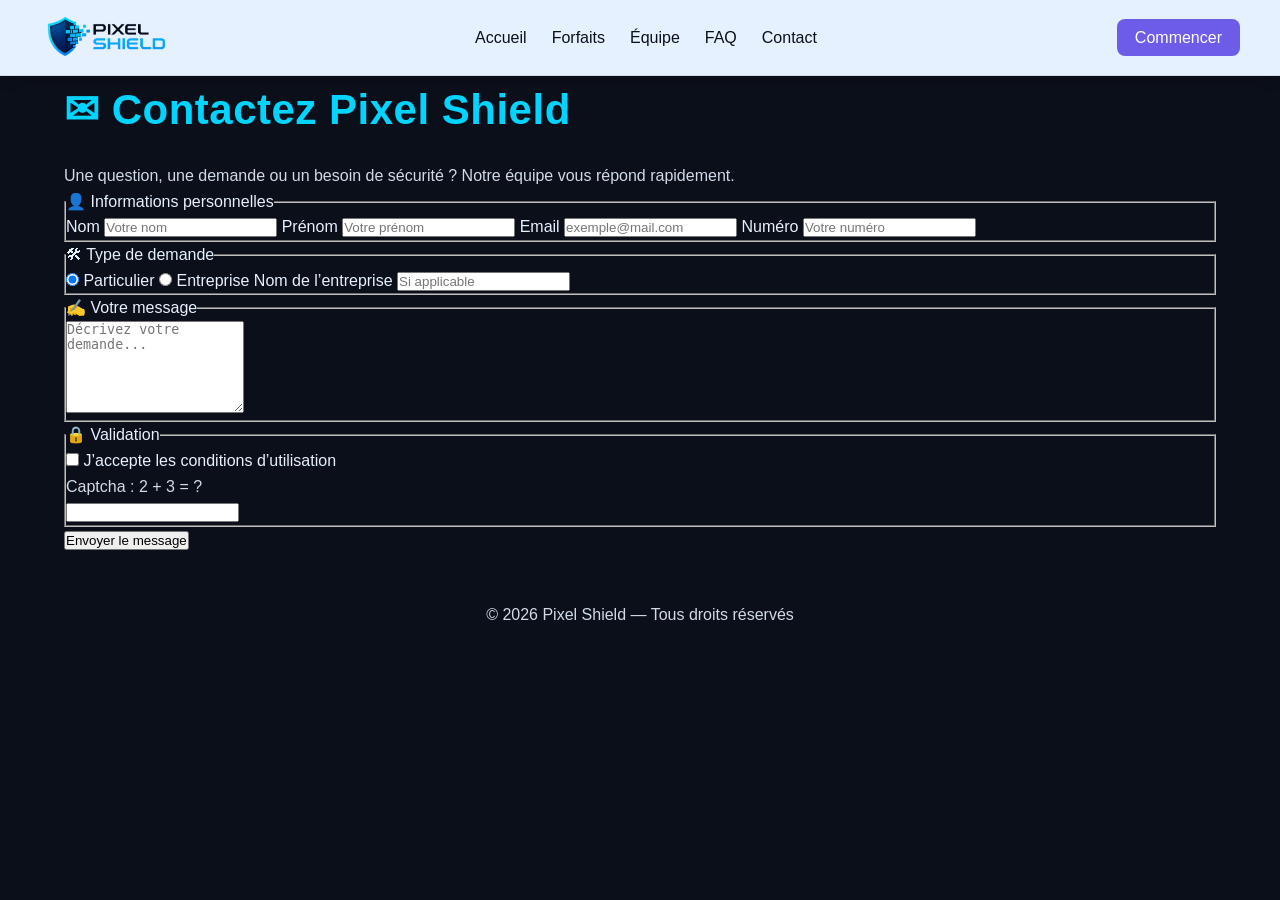
==== contact.html @ 7f24c9a9 "mise à jour" ====
<!DOCTYPE html>
<html lang="fr">

<head>
  <meta charset="UTF-8">
  <meta name="viewport" content="width=device-width, initial-scale=1.0">
  <title>Contact - Pixel Shield</title>
  <link rel="stylesheet" href="css/style.css">
</head>

<body>

<!-- HEADER -->
<header>
  <div class="logo">
    <a href="index.html">
      <img src="assets/logoAvecTitre.png">
    </a>
  </div>

  <nav>
    <ul>
      <li><a href="index.html">Accueil</a></li>
      <li><a href="forfaits.html">Forfaits</a></li>
      <li><a href="equipe.html">Équipe</a></li>
      <li><a href="faq.html">FAQ</a></li>
      <li><a href="contact.html">Contact</a></li>
    </ul>
  </nav>

  <div class="button-commencer">
    <a href="contact.html">Commencer</a>
  </div>
</header>

<!-- TITRE PAGE -->
<section class="contact-hero">
  <div class="container">
    <h1>&#9993; Contactez Pixel Shield</h1>
    <p>
      Une question, une demande ou un besoin de sécurité ?  
      Notre équipe vous répond rapidement.
    </p>
  </div>
</section>

<!-- FORMULAIRE -->
<section class="contact-form">

  <div class="container">

    <form action="#" method="post">

      <fieldset>
        <legend>&#128100; Informations personnelles</legend>

        <label for="nom">Nom</label>
        <input type="text" id="nom" name="nom" placeholder="Votre nom" required>

        <label for="prenom">Prénom</label>
        <input type="text" id="prenom" name="prenom" placeholder="Votre prénom">

        <label for="email">Email</label>
        <input type="email" id="email" name="email" placeholder="exemple@mail.com" required>

        <label for="tel">Numéro</label>
        <input type="tel" id="tel" name="tel" placeholder="Votre numéro">

      </fieldset>

      <fieldset>
        <legend>&#128736; Type de demande</legend>

        <label>
          <input type="radio" name="type" value="particulier" checked>
          Particulier
        </label>

        <label>
          <input type="radio" name="type" value="entreprise">
          Entreprise
        </label>

        <label for="entreprise">Nom de l’entreprise</label>
        <input type="text" id="entreprise" name="entreprise" placeholder="Si applicable">

      </fieldset>

      <fieldset>
        <legend>&#9997; Votre message</legend>

        <textarea name="message" rows="6" placeholder="Décrivez votre demande..." required></textarea>

      </fieldset>

      <fieldset>
        <legend>&#128274; Validation</legend>

        <label>
          <input type="checkbox" required>
          J’accepte les conditions d’utilisation
        </label>

        <p>Captcha : 2 + 3 = ?</p>
        <input type="number" name="captcha" required>

      </fieldset>

      <input type="submit" value="Envoyer le message">

    </form>

  </div>

</section>

<!-- FOOTER -->
<footer class="footer">

  <div class="container">

    <p>© 2026 Pixel Shield — Tous droits réservés</p>

  </div>

</footer>

</body>
</html>
---- css/style.css ----
/* =========================
   RESET GLOBAL
========================= */

* {
  margin: 0;
  padding: 0;
  box-sizing: border-box;
}

/* =========================
   BASE
========================= */

body {
  background-color: #0B0F1A;
  color: #E6F1FF;
  font-family: 'Rajdhani', sans-serif;
  line-height: 1.6;
  overflow-x: hidden;
}

.container {
  width: 90%;
  max-width: 1200px;
  margin: auto;
}

img {
  max-width: 100%;
  display: block;
}

/* =========================
   TYPOGRAPHIE
========================= */

h1, h2, h3 {
  color: #00D4FF;
  font-weight: 600;
  letter-spacing: 0.5px;
}

h1 {
  font-size: 42px;
  margin-bottom: 20px;
}

h2 {
  font-size: 28px;
  margin-bottom: 15px;
}

p {
  opacity: 0.9;
  line-height: 1.6;
}

/* =========================
   LINKS
========================= */

a {
  text-decoration: none;
  transition: 0.3s ease;
}

a:hover {
  opacity: 0.85;
}

/* =========================
   HEADER
========================= */

header {
  position: sticky;
  top: 0;
  width: 100% !important;
  background-color: #E6F1FF !important;

  display: flex;
  justify-content: space-between;
  align-items: center;

  padding: 15px 40px;
  z-index: 9999;

  box-shadow: 0 4px 12px rgba(0,0,0,0.15);
  border-bottom: 1px solid rgba(11, 15, 26, 0.1);
}

.logo img {
  height: 45px;
}

/* NAV */
nav ul {
  display: flex;
  list-style: none;
  gap: 25px;
}

nav a {
  color: #0B0F1A;
  font-weight: 500;
}

nav a:hover {
  color: #6C5CE7;
}

/* BUTTON HEADER */
.button-commencer a {
  background-color: #6C5CE7;
  color: white;
  padding: 10px 18px;
  border-radius: 8px;
}

/* =========================
   HERO
========================= */

.hero {
  padding: 80px 0;
}

.hero .container {
  display: flex;
  align-items: center;
  justify-content: space-between;
  gap: 50px;
}

.hero-content {
  flex: 1;
}

.hero-image {
  flex: 1;
  display: flex;
  justify-content: center;
}

.hero-image img {
  width: 100%;
  max-width: 420px;
  animation: float 4s ease-in-out infinite;
}

.hero-actions {
  display: flex;
  gap: 15px;
  margin-top: 20px;
}

/* FLOAT */
@keyframes float {
  0% { transform: translateY(0); }
  50% { transform: translateY(-10px); }
  100% { transform: translateY(0); }
}

/* =========================
   SECTION IMAGE + TEXTE (MODERNE)
========================= */

.section-flex {
  display: flex;
  align-items: center;
  justify-content: space-between;
  gap: 80px;
  padding: 90px 0;
}

/* texte compact */
.section-text {
  flex: 1;
  max-width: 520px;
}

.section-text h2 {
  margin-bottom: 20px;
}

.section-text p {
  margin-bottom: 12px;
  font-size: 16px;
  opacity: 0.85;
}

/* image plus petite */
.section-image {
  flex: 1;
  display: flex;
  justify-content: center;
  align-items: center;
}

.section-image img {
  width: 320px;
  max-width: 100%;
  height: auto;
  filter: drop-shadow(0 10px 20px rgba(0,0,0,0.4));
}

/* inversion layout */
.section-flex.reverse {
  flex-direction: row-reverse;
}

/* =========================
   FEATURES
========================= */

.solution-features {
  padding: 80px 0;
}

.feature {
  background-color: #12182B;
  padding: 20px;
  border-radius: 10px;
  margin-bottom: 15px;
}

/* =========================
   PRICING
========================= */

.pricing {
  padding: 100px 0;
  text-align: center;
}

.pricing-grid {
  display: flex;
  gap: 40px;
  justify-content: center;
}

.pricing-card {
  background-color: #12182B;
  padding: 30px;
  border-radius: 12px;
  width: 300px;

  display: flex;
  flex-direction: column;

  border: 2px solid transparent;
  transition: 0.3s;
}

.pricing-card:hover {
  transform: translateY(-12px);
  border-color: #00D4FF;
}

.pricing-card a {
  background-color: #6C5CE7;
  color: white;
  padding: 12px;
  border-radius: 8px;
  margin-top: auto;
}

/* OFFRE */
.offer {
  color: #00D4FF;
  font-weight: bold;
  margin-bottom: 10px;
}

/* ICONS */
.ok { color: #00D4FF; }
.no { color: #6C5CE7; opacity: 0.8; }

/* =========================
   FAQ
========================= */

.faq-item {
  background-color: #12182B;
  padding: 18px;
  margin-bottom: 10px;
  border-radius: 10px;
  border: 1px solid transparent;
  transition: 0.3s;
}

.faq-item:hover {
  transform: translateX(5px);
  border-color: #00D4FF;
}

.faq-item h3 {
  color: #00D4FF;
}

/* =========================
   CTA
========================= */

.cta {
  padding: 80px 0;
  text-align: center;
}

/* =========================
   FOOTER
========================= */

.footer {
  padding: 50px 0;
  text-align: center;
}

/* =========================
   RESPONSIVE
========================= */

@media (max-width: 768px) {

  .hero .container,
  .section-flex,
  .section-flex.reverse {
    flex-direction: column;
    text-align: center;
    gap: 40px;
  }

  .section-text {
    max-width: 100%;
  }

  .section-image img {
    width: 240px;
  }

  .pricing-grid {
    flex-direction: column;
    align-items: center;
  }
}
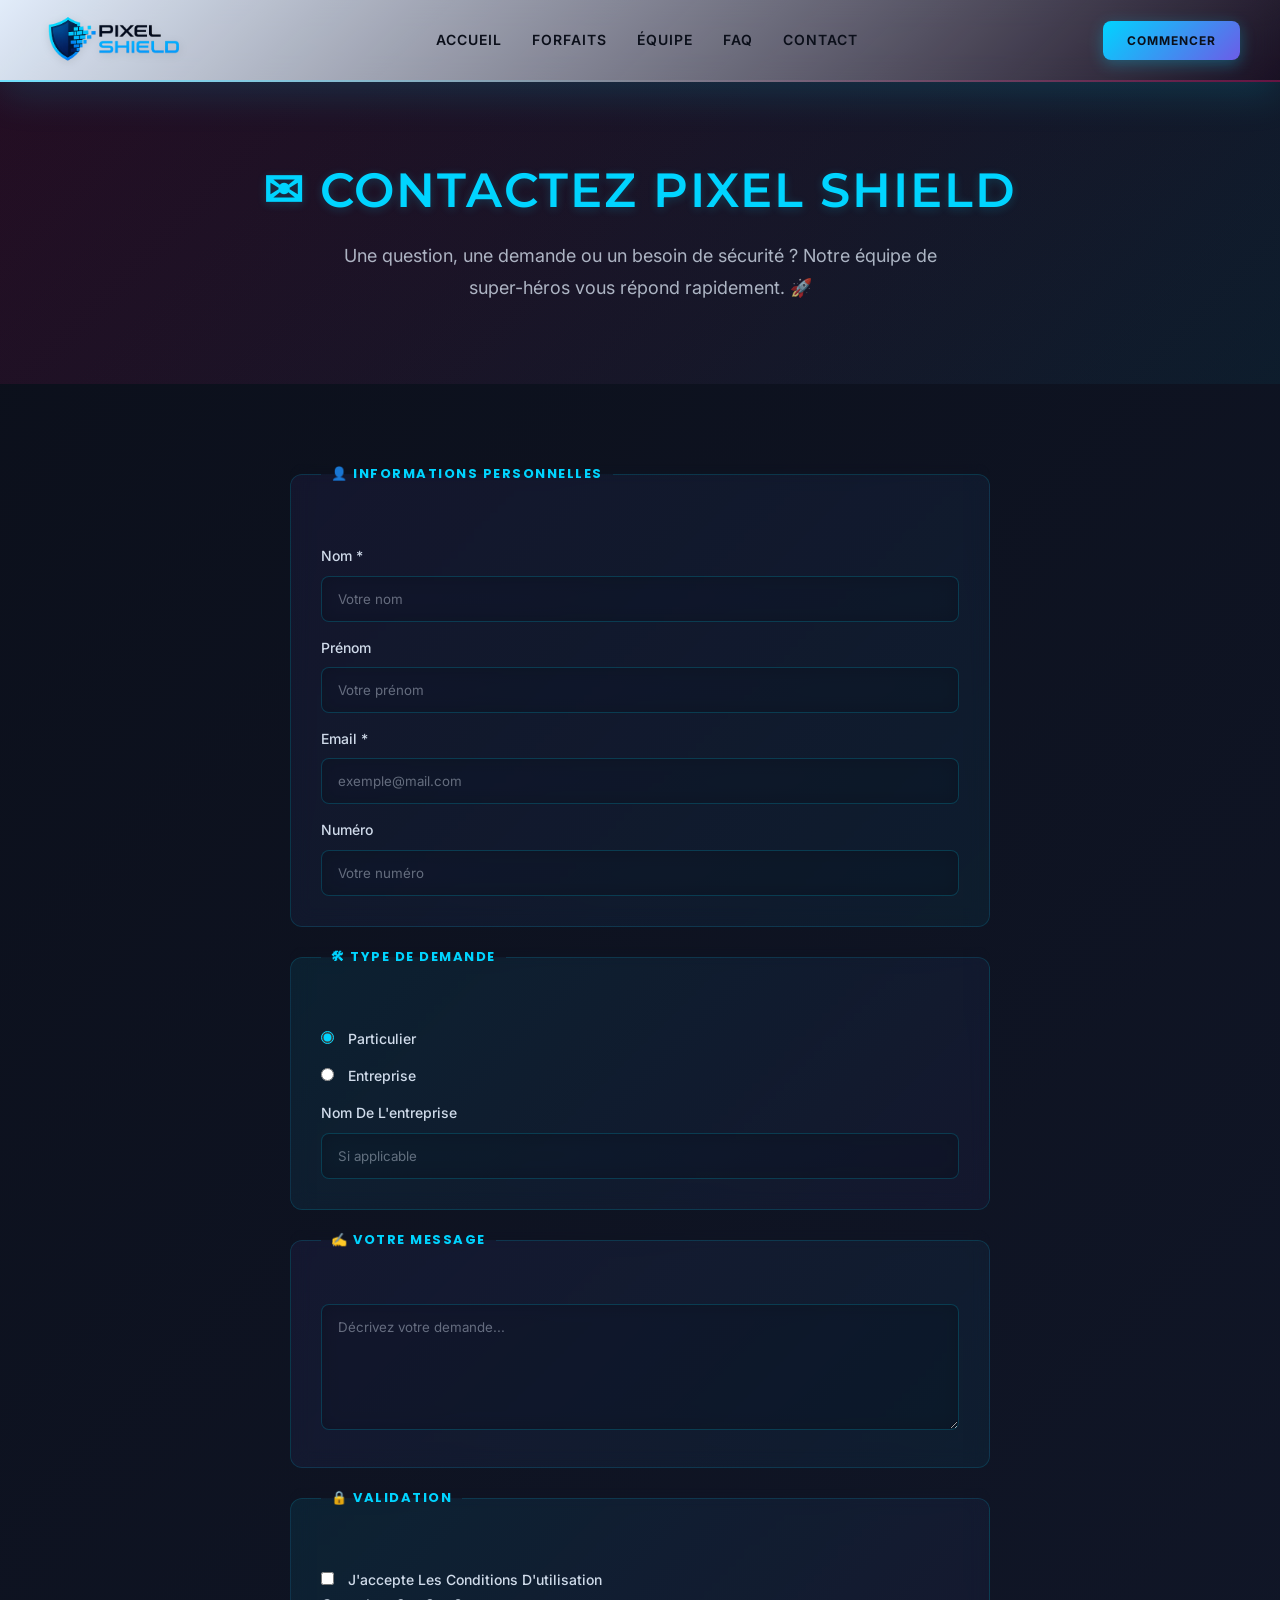
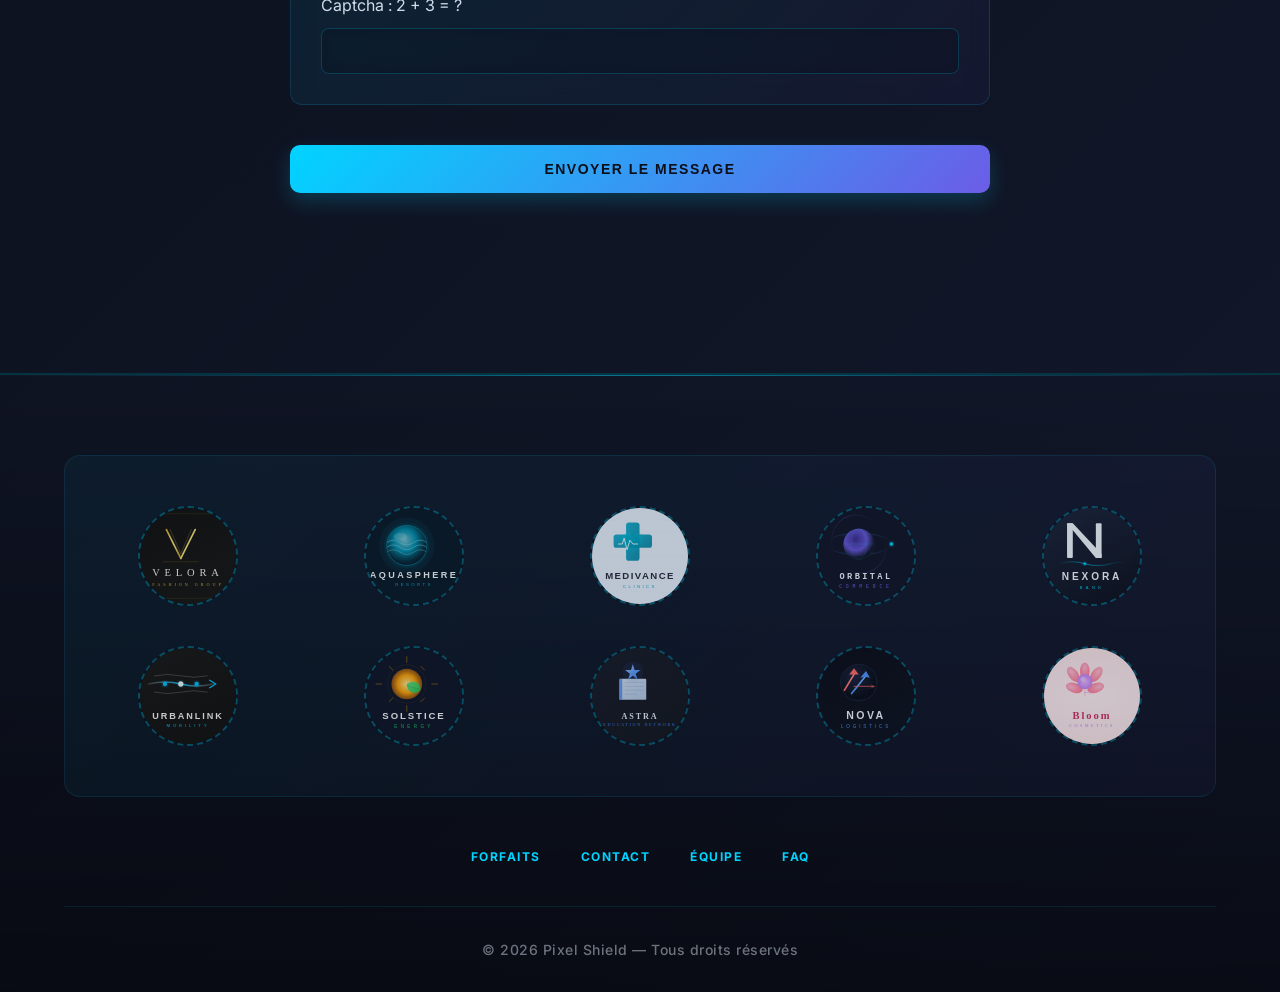
==== commit b0f246b9: "ver final" ====
--- a/contact.html
+++ b/contact.html
@@ -6,9 +6,10 @@
   <meta name="viewport" content="width=device-width, initial-scale=1.0">
   <title>Contact - Pixel Shield</title>
   <link rel="stylesheet" href="css/style.css">
+  <link href="https://fonts.googleapis.com/css2?family=Rajdhani:wght@400;500;600;700&family=Inter:wght@400;500;600;700&family=Roboto:wght@400;500;700&family=Poppins:wght@600;700&family=Montserrat:wght@600;700&display=swap" rel="stylesheet">
 </head>
 
-<body>
+<body class="contact-page">
 
 <!-- HEADER -->
 <header>
@@ -39,7 +40,7 @@
     <h1>&#9993; Contactez Pixel Shield</h1>
     <p>
       Une question, une demande ou un besoin de sécurité ?  
-      Notre équipe vous répond rapidement.
+      Notre équipe de super-héros vous répond rapidement. 🚀
     </p>
   </div>
 </section>
@@ -54,13 +55,13 @@
       <fieldset>
         <legend>&#128100; Informations personnelles</legend>
 
-        <label for="nom">Nom</label>
+        <label for="nom">Nom *</label>
         <input type="text" id="nom" name="nom" placeholder="Votre nom" required>
 
         <label for="prenom">Prénom</label>
         <input type="text" id="prenom" name="prenom" placeholder="Votre prénom">
 
-        <label for="email">Email</label>
+        <label for="email">Email *</label>
         <input type="email" id="email" name="email" placeholder="exemple@mail.com" required>
 
         <label for="tel">Numéro</label>
@@ -81,7 +82,7 @@
           Entreprise
         </label>
 
-        <label for="entreprise">Nom de l’entreprise</label>
+        <label for="entreprise">Nom de l'entreprise</label>
         <input type="text" id="entreprise" name="entreprise" placeholder="Si applicable">
 
       </fieldset>
@@ -98,7 +99,7 @@
 
         <label>
           <input type="checkbox" required>
-          J’accepte les conditions d’utilisation
+          J'accepte les conditions d'utilisation
         </label>
 
         <p>Captcha : 2 + 3 = ?</p>
@@ -119,8 +120,31 @@
 
   <div class="container">
 
-    <p>© 2026 Pixel Shield — Tous droits réservés</p>
+    <!-- CLIENTS SECTION -->
+    <div class="footer-clients">
+      <div class="client-slot"><img src="assets/01_velora_fashion_group.svg"></div>
+      <div class="client-slot"><img src="assets/02_aquasphere_resorts.svg"></div>
+      <div class="client-slot"><img src="assets/03_medivance_clinics.svg"></div>
+      <div class="client-slot"><img src="assets/04_orbital_commerce.svg"></div>
+      <div class="client-slot"><img src="assets/05_nexora_bank.svg"></div>
+      <div class="client-slot"><img src="assets/06_urbanlink_mobility.svg"></div>
+      <div class="client-slot"><img src="assets/07_solstice_energy.svg"></div>
+      <div class="client-slot"><img src="assets/09_astra_education_network.svg"></div>
+      <div class="client-slot"><img src="assets/10_nova_logistics.svg"></div>
+      <div class="client-slot"><img src="assets/11_bloom_cosmetics.svg"></div>
+     
+    </div>
 
+    <div class="footer-links">
+      <a href="forfaits.html">Forfaits</a>
+      <a href="contact.html">Contact</a>
+      <a href="equipe.html">Équipe</a>
+      <a href="faq.html">FAQ</a>
+    </div>
+
+    <div class="footer-bottom">
+      <p>© 2026 Pixel Shield — Tous droits réservés</p>
+    </div>
   </div>
 
 </footer>
--- a/css/style.css
+++ b/css/style.css
@@ -9,15 +9,34 @@
 }
 
 /* =========================
+   VARIABLES CSS
+========================= */
+
+:root {
+  --color-primary: #00D4FF;
+  --color-secondary: #6C5CE7;
+  --color-dark: #0B0F1A;
+  --color-light: #E6F1FF;
+  --color-card: #12182B;
+  --color-accent: #FF006E;
+  --color-success: #00D965;
+  
+  --gradient-main: linear-gradient(135deg, #00D4FF 0%, #6C5CE7 100%);
+  --gradient-dark: linear-gradient(135deg, #0B0F1A 0%, #12182B 100%);
+  --gradient-accent: linear-gradient(135deg, #FF006E 0%, #6C5CE7 100%);
+}
+
+/* =========================
    BASE
 ========================= */
 
 body {
-  background-color: #0B0F1A;
-  color: #E6F1FF;
-  font-family: 'Rajdhani', sans-serif;
+  background: var(--gradient-dark);
+  color: var(--color-light);
+  font-family: 'Rajdhani', 'Inter', sans-serif;
   line-height: 1.6;
   overflow-x: hidden;
+  min-height: 100vh;
 }
 
 .container {
@@ -32,28 +51,40 @@
 }
 
 /* =========================
-   TYPOGRAPHIE
-========================= */
-
-h1, h2, h3 {
-  color: #00D4FF;
+   TYPOGRAPHIE GLOBALE
+========================= */
+
+h1, h2, h3, h4 {
   font-weight: 600;
-  letter-spacing: 0.5px;
+  letter-spacing: 0.8px;
 }
 
 h1 {
-  font-size: 42px;
+  font-size: 48px;
+  color: var(--color-primary);
   margin-bottom: 20px;
+  text-shadow: 0 2px 10px rgba(0, 212, 255, 0.2);
+  line-height: 1.2;
 }
 
 h2 {
-  font-size: 28px;
+  font-size: 32px;
+  color: var(--color-primary);
   margin-bottom: 15px;
+  line-height: 1.3;
+}
+
+h3 {
+  font-size: 20px;
+  color: var(--color-primary);
+  margin-bottom: 10px;
+  line-height: 1.4;
 }
 
 p {
   opacity: 0.9;
-  line-height: 1.6;
+  line-height: 1.8;
+  font-size: 16px;
 }
 
 /* =========================
@@ -62,11 +93,13 @@
 
 a {
   text-decoration: none;
-  transition: 0.3s ease;
+  transition: all 0.3s ease;
+  color: var(--color-light);
 }
 
 a:hover {
   opacity: 0.85;
+  text-decoration-color: var(--color-primary);
 }
 
 /* =========================
@@ -76,9 +109,10 @@
 header {
   position: sticky;
   top: 0;
-  width: 100% !important;
-  background-color: #E6F1FF !important;
-
+  width: 100%;
+  background: linear-gradient(135deg, rgba(230, 241, 255, 0.98) 0%, rgba(255, 0, 110, 0.05) 100%);
+  backdrop-filter: blur(15px);
+  
   display: flex;
   justify-content: space-between;
   align-items: center;
@@ -86,128 +120,345 @@
   padding: 15px 40px;
   z-index: 9999;
 
-  box-shadow: 0 4px 12px rgba(0,0,0,0.15);
-  border-bottom: 1px solid rgba(11, 15, 26, 0.1);
+  box-shadow: 0 12px 40px rgba(0, 212, 255, 0.15);
+  border-bottom: 2px solid transparent;
+  border-image: linear-gradient(90deg, rgba(0, 212, 255, 0.5) 0%, transparent 50%, rgba(255, 0, 110, 0.3) 100%) 1;
+  animation: headerGlow 3s ease-in-out infinite;
+}
+
+@keyframes headerGlow {
+  0%, 100% { box-shadow: 0 12px 40px rgba(0, 212, 255, 0.15); }
+  50% { box-shadow: 0 16px 50px rgba(0, 212, 255, 0.25); }
 }
 
 .logo img {
-  height: 45px;
+  height: 50px;
+  filter: drop-shadow(0 2px 4px rgba(0, 0, 0, 0.1));
 }
 
 /* NAV */
 nav ul {
   display: flex;
   list-style: none;
-  gap: 25px;
+  gap: 30px;
 }
 
 nav a {
-  color: #0B0F1A;
-  font-weight: 500;
+  color: var(--color-dark);
+  font-weight: 600;
+  font-size: 14px;
+  text-transform: uppercase;
+  letter-spacing: 1px;
+  position: relative;
+}
+
+nav a::after {
+  content: '';
+  position: absolute;
+  bottom: -5px;
+  left: 0;
+  width: 0;
+  height: 2px;
+  background: linear-gradient(90deg, var(--color-secondary), var(--color-primary));
+  transition: width 0.3s ease;
+}
+
+nav a:hover::after {
+  width: 100%;
 }
 
 nav a:hover {
-  color: #6C5CE7;
+  opacity: 1;
+  color: var(--color-secondary);
 }
 
 /* BUTTON HEADER */
 .button-commencer a {
-  background-color: #6C5CE7;
-  color: white;
-  padding: 10px 18px;
+  background: var(--gradient-main);
+  color: var(--color-dark);
+  padding: 12px 24px;
   border-radius: 8px;
-}
-
-/* =========================
-   HERO
+  font-weight: 700;
+  box-shadow: 0 4px 15px rgba(0, 212, 255, 0.3);
+  border: none;
+  text-transform: uppercase;
+  font-size: 12px;
+  letter-spacing: 1px;
+}
+
+.button-commencer a:hover {
+  transform: translateY(-2px);
+  box-shadow: 0 6px 20px rgba(0, 212, 255, 0.5);
+}
+
+/* =========================
+   HERO (INDEX)
 ========================= */
 
 .hero {
-  padding: 80px 0;
+  padding: 100px 0;
+  background: linear-gradient(180deg, rgba(0, 212, 255, 0.08) 0%, rgba(108, 92, 231, 0.03) 100%);
+  position: relative;
+  overflow: hidden;
+}
+
+/* Décoration de fond animée */
+.hero::before {
+  content: '';
+  position: absolute;
+  top: -50%;
+  right: -10%;
+  width: 500px;
+  height: 500px;
+  background: radial-gradient(circle, rgba(0, 212, 255, 0.1) 0%, transparent 70%);
+  border-radius: 50%;
+  animation: floatDecor 20s ease-in-out infinite;
+  z-index: 0;
+}
+
+.hero::after {
+  content: '';
+  position: absolute;
+  bottom: -30%;
+  left: -5%;
+  width: 400px;
+  height: 400px;
+  background: radial-gradient(circle, rgba(108, 92, 231, 0.08) 0%, transparent 70%);
+  border-radius: 50%;
+  animation: floatDecor 25s ease-in-out infinite reverse;
+  z-index: 0;
+}
+
+@keyframes floatDecor {
+  0%, 100% { transform: translateY(0) scale(1); }
+  50% { transform: translateY(30px) scale(1.1); }
 }
 
 .hero .container {
   display: flex;
   align-items: center;
   justify-content: space-between;
-  gap: 50px;
+  gap: 60px;
+  position: relative;
+  z-index: 1;
 }
 
 .hero-content {
   flex: 1;
 }
 
+.hero-content h1 {
+  background: var(--gradient-main);
+  -webkit-background-clip: text;
+  -webkit-text-fill-color: transparent;
+  background-clip: text;
+  font-size: 58px;
+  text-shadow: none;
+  font-weight: 700;
+  line-height: 1.1;
+  position: relative;
+  margin-bottom: 20px;
+}
+
+.hero-content h1::before {
+  content: '';
+  position: absolute;
+  left: -30px;
+  top: 50%;
+  transform: translateY(-50%);
+  width: 5px;
+  height: 50%;
+  background: var(--gradient-main);
+  border-radius: 3px;
+  opacity: 0.5;
+}
+
+.hero-content p {
+  font-size: 18px;
+  margin: 20px 0 30px;
+  color: rgba(230, 241, 255, 0.85);
+  line-height: 1.8;
+}
+
 .hero-image {
   flex: 1;
   display: flex;
   justify-content: center;
+  position: relative;
+}
+
+.hero-image::before {
+  content: '';
+  position: absolute;
+  width: 450px;
+  height: 450px;
+  background: linear-gradient(135deg, rgba(0, 212, 255, 0.1) 0%, rgba(108, 92, 231, 0.1) 100%);
+  border-radius: 50%;
+  animation: pulse 4s ease-in-out infinite;
+  z-index: -1;
+}
+
+@keyframes pulse {
+  0%, 100% { transform: scale(1); }
+  50% { transform: scale(1.1); }
 }
 
 .hero-image img {
   width: 100%;
-  max-width: 420px;
+  max-width: 450px;
   animation: float 4s ease-in-out infinite;
+  filter: drop-shadow(0 20px 50px rgba(0, 212, 255, 0.25));
+  position: relative;
+  z-index: 1;
 }
 
 .hero-actions {
   display: flex;
-  gap: 15px;
-  margin-top: 20px;
+  gap: 20px;
+  margin-top: 40px;
+  flex-wrap: wrap;
 }
 
 /* FLOAT */
 @keyframes float {
   0% { transform: translateY(0); }
-  50% { transform: translateY(-10px); }
+  50% { transform: translateY(-15px); }
   100% { transform: translateY(0); }
 }
 
 /* =========================
-   SECTION IMAGE + TEXTE (MODERNE)
-========================= */
-
-.section-flex {
+   BUTTONS
+========================= */
+
+.button-primary {
+  background: var(--gradient-main);
+  color: var(--color-dark);
+  padding: 14px 32px;
+  border-radius: 10px;
+  font-weight: 700;
+  box-shadow: 0 8px 20px rgba(0, 212, 255, 0.25);
+  border: 2px solid transparent;
+  text-transform: uppercase;
+  font-size: 13px;
+  letter-spacing: 1.2px;
+  display: inline-block;
+  transition: all 0.3s ease;
+}
+
+.button-primary:hover {
+  transform: translateY(-4px);
+  box-shadow: 0 12px 30px rgba(0, 212, 255, 0.4);
+}
+
+.button-secondary {
+  color: var(--color-primary);
+  padding: 14px 32px;
+  border-radius: 10px;
+  font-weight: 700;
+  border: 2px solid var(--color-primary);
+  background: transparent;
+  text-transform: uppercase;
+  font-size: 13px;
+  letter-spacing: 1.2px;
+  display: inline-block;
+  transition: all 0.3s ease;
+}
+
+.button-secondary:hover {
+  background: rgba(0, 212, 255, 0.1);
+  transform: translateY(-4px);
+  box-shadow: 0 8px 20px rgba(0, 212, 255, 0.2);
+}
+
+/* =========================
+   SECTIONS (ALTERNÉES)
+========================= */
+
+.problem {
+  padding: 100px 0;
+  background: linear-gradient(180deg, transparent 0%, rgba(0, 212, 255, 0.03) 100%);
+}
+
+.problem .container {
   display: flex;
   align-items: center;
   justify-content: space-between;
   gap: 80px;
-  padding: 90px 0;
-}
-
-/* texte compact */
-.section-text {
+}
+
+.problem-content {
   flex: 1;
-  max-width: 520px;
-}
-
-.section-text h2 {
+}
+
+.problem-content h2 {
+  margin-bottom: 25px;
+}
+
+.problem-content p {
   margin-bottom: 20px;
-}
-
-.section-text p {
-  margin-bottom: 12px;
-  font-size: 16px;
   opacity: 0.85;
-}
-
-/* image plus petite */
-.section-image {
+  color: rgba(230, 241, 255, 0.8);
+}
+
+.problem-content p:not(:last-child) {
+  border-bottom: 1px solid rgba(0, 212, 255, 0.1);
+  padding-bottom: 20px;
+}
+
+.problem-image {
   flex: 1;
   display: flex;
   justify-content: center;
+}
+
+.problem-image img {
+  width: 100%;
+  max-width: 380px;
+  filter: drop-shadow(0 15px 30px rgba(0, 212, 255, 0.15));
+}
+
+.solution {
+  padding: 100px 0;
+  background: linear-gradient(135deg, rgba(108, 92, 231, 0.05) 0%, transparent 100%);
+}
+
+.solution .container {
+  display: flex;
   align-items: center;
-}
-
-.section-image img {
-  width: 320px;
-  max-width: 100%;
-  height: auto;
-  filter: drop-shadow(0 10px 20px rgba(0,0,0,0.4));
-}
-
-/* inversion layout */
-.section-flex.reverse {
+  justify-content: space-between;
+  gap: 80px;
   flex-direction: row-reverse;
+}
+
+.solution-content {
+  flex: 1;
+}
+
+.solution-content h2 {
+  margin-bottom: 25px;
+}
+
+.solution-content p {
+  margin-bottom: 20px;
+  opacity: 0.85;
+  color: rgba(230, 241, 255, 0.8);
+}
+
+.solution-content p:not(:last-child) {
+  border-bottom: 1px solid rgba(0, 212, 255, 0.1);
+  padding-bottom: 20px;
+}
+
+.solution-image {
+  flex: 1;
+  display: flex;
+  justify-content: center;
+}
+
+.solution-image img {
+  width: 100%;
+  max-width: 380px;
+  filter: drop-shadow(0 15px 30px rgba(108, 92, 231, 0.2));
 }
 
 /* =========================
@@ -216,131 +467,1129 @@
 
 .solution-features {
   padding: 80px 0;
+  background: transparent;
+}
+
+.solution-features .container {
+  display: grid;
+  grid-template-columns: repeat(auto-fit, minmax(280px, 1fr));
+  gap: 30px;
 }
 
 .feature {
-  background-color: #12182B;
-  padding: 20px;
-  border-radius: 10px;
+  background: linear-gradient(135deg, rgba(0, 212, 255, 0.1) 0%, rgba(108, 92, 231, 0.05) 100%);
+  padding: 30px;
+  border-radius: 12px;
+  border: 1px solid rgba(0, 212, 255, 0.2);
+  backdrop-filter: blur(10px);
+  transition: all 0.3s ease;
+  position: relative;
+  overflow: hidden;
+}
+
+.feature::before {
+  content: '';
+  position: absolute;
+  top: 0;
+  left: -100%;
+  width: 100%;
+  height: 100%;
+  background: linear-gradient(90deg, transparent, rgba(0, 212, 255, 0.1), transparent);
+  transition: left 0.5s ease;
+}
+
+.feature:hover::before {
+  left: 100%;
+}
+
+.feature:hover {
+  transform: translateY(-8px);
+  border-color: var(--color-primary);
+  box-shadow: 0 10px 30px rgba(0, 212, 255, 0.2);
+}
+
+.feature h3 {
+  position: relative;
+  z-index: 1;
   margin-bottom: 15px;
 }
 
-/* =========================
-   PRICING
+.feature p {
+  position: relative;
+  z-index: 1;
+  color: rgba(230, 241, 255, 0.75);
+}
+
+/* =========================
+   DASHBOARD & DETECTION
+========================= */
+
+.dashboard,
+.detection {
+  padding: 80px 0;
+}
+
+.dashboard .container,
+.detection .container {
+  display: flex;
+  align-items: center;
+  justify-content: space-between;
+  gap: 60px;
+}
+
+.dashboard-image,
+.detection-image {
+  flex: 1;
+  display: flex;
+  justify-content: center;
+}
+
+.dashboard-image img,
+.detection-image img {
+  width: 100%;
+  max-width: 350px;
+  filter: drop-shadow(0 15px 30px rgba(0, 212, 255, 0.15));
+}
+
+.dashboard-text,
+.detection-text {
+  flex: 1;
+}
+
+.dashboard-text h2,
+.detection-text h2 {
+  margin-bottom: 15px;
+}
+
+.detection {
+  background: linear-gradient(135deg, rgba(255, 0, 110, 0.05) 0%, transparent 100%);
+}
+
+.detection .container {
+  flex-direction: row-reverse;
+}
+
+/* =========================
+   CTA
+========================= */
+
+.cta {
+  padding: 100px 0;
+  text-align: center;
+  background: linear-gradient(135deg, rgba(0, 212, 255, 0.1) 0%, rgba(108, 92, 231, 0.1) 100%);
+  border-radius: 20px;
+  margin: 60px 0;
+}
+
+.cta h2 {
+  font-size: 40px;
+  margin-bottom: 25px;
+}
+
+.cta p {
+  font-size: 18px;
+  max-width: 600px;
+  margin: 0 auto 40px;
+  color: rgba(230, 241, 255, 0.8);
+}
+
+.cta-actions {
+  display: flex;
+  gap: 20px;
+  justify-content: center;
+  flex-wrap: wrap;
+}
+
+/* =========================
+   PRICING (FORFAITS)
 ========================= */
 
 .pricing {
   padding: 100px 0;
   text-align: center;
+  font-family: 'Poppins', sans-serif;
+}
+
+.pricing-header {
+  margin-bottom: 60px;
+}
+
+.pricing-header h1 {
+  font-family: 'Montserrat', sans-serif;
+  text-transform: uppercase;
+  letter-spacing: 2px;
+  margin-bottom: 15px;
+}
+
+.pricing-intro {
+  font-size: 18px;
+  color: rgba(230, 241, 255, 0.8);
 }
 
 .pricing-grid {
   display: flex;
   gap: 40px;
   justify-content: center;
+  flex-wrap: wrap;
 }
 
 .pricing-card {
-  background-color: #12182B;
-  padding: 30px;
-  border-radius: 12px;
-  width: 300px;
-
+  background: linear-gradient(135deg, rgba(18, 24, 43, 0.9) 0%, rgba(18, 24, 43, 0.7) 100%);
+  padding: 40px 30px;
+  border-radius: 16px;
+  width: 320px;
   display: flex;
   flex-direction: column;
-
-  border: 2px solid transparent;
-  transition: 0.3s;
+  border: 2px solid rgba(0, 212, 255, 0.2);
+  backdrop-filter: blur(10px);
+  transition: all 0.4s ease;
+  position: relative;
+  overflow: hidden;
+}
+
+.pricing-card::before {
+  content: '';
+  position: absolute;
+  top: 0;
+  left: 0;
+  right: 0;
+  height: 3px;
+  background: var(--gradient-main);
+  transform: scaleX(0);
+  transform-origin: left;
+  transition: transform 0.4s ease;
+}
+
+.pricing-card:hover::before {
+  transform: scaleX(1);
 }
 
 .pricing-card:hover {
-  transform: translateY(-12px);
-  border-color: #00D4FF;
-}
-
-.pricing-card a {
-  background-color: #6C5CE7;
-  color: white;
+  transform: translateY(-15px);
+  border-color: var(--color-primary);
+  box-shadow: 0 20px 50px rgba(0, 212, 255, 0.2);
+}
+
+.pricing-card.popular {
+  border: 2px solid var(--color-primary);
+  transform: scale(1.05);
+  box-shadow: 0 15px 40px rgba(0, 212, 255, 0.25);
+}
+
+.pricing-card.popular:hover {
+  transform: translateY(-15px) scale(1.05);
+  box-shadow: 0 25px 60px rgba(0, 212, 255, 0.35);
+}
+
+.pricing-card h2 {
+  font-family: 'Montserrat', sans-serif;
+  font-size: 24px;
+  margin-bottom: 12px;
+  text-transform: uppercase;
+  letter-spacing: 1px;
+}
+
+.price {
+  font-size: 32px;
+  font-weight: 700;
+  color: var(--color-primary);
+  margin: 15px 0;
+  font-family: 'Rajdhani', monospace;
+  text-shadow: 0 2px 8px rgba(0, 212, 255, 0.15);
+}
+
+.target {
+  color: rgba(230, 241, 255, 0.7);
+  margin: 15px 0 25px;
+  font-size: 14px;
+  line-height: 1.6;
+}
+
+.custom-info {
+  color: rgba(0, 212, 255, 0.7);
+  font-size: 13px;
+  margin: 15px 0;
+  font-style: italic;
+}
+
+.features {
+  list-style: none;
+  text-align: left;
+  margin: 25px 0;
+  flex-grow: 1;
+}
+
+.features li {
+  padding: 10px 0;
+  border-bottom: 1px solid rgba(0, 212, 255, 0.1);
+  font-size: 14px;
+  opacity: 0.85;
+  line-height: 1.6;
+}
+
+.features li:last-child {
+  border-bottom: none;
+}
+
+.features li.ok {
+  color: var(--color-success);
+  font-weight: 500;
+}
+
+.features li.no {
+  color: rgba(108, 92, 231, 0.7);
+  opacity: 0.6;
+  text-decoration: line-through;
+  text-decoration-color: rgba(108, 92, 231, 0.5);
+}
+
+.offer {
+  background: linear-gradient(135deg, rgba(0, 212, 255, 0.15) 0%, rgba(255, 0, 110, 0.1) 100%);
+  color: var(--color-primary);
+  font-weight: 700;
+  margin: 20px 0;
   padding: 12px;
   border-radius: 8px;
-  margin-top: auto;
-}
-
-/* OFFRE */
-.offer {
-  color: #00D4FF;
-  font-weight: bold;
-  margin-bottom: 10px;
-}
-
-/* ICONS */
-.ok { color: #00D4FF; }
-.no { color: #6C5CE7; opacity: 0.8; }
-
-/* =========================
-   FAQ
-========================= */
+  border-left: 3px solid var(--color-primary);
+  text-transform: uppercase;
+  font-size: 12px;
+  letter-spacing: 1px;
+}
+
+.btn-pricing {
+  background: var(--gradient-main);
+  color: var(--color-dark);
+  padding: 14px 24px;
+  border-radius: 10px;
+  margin-top: 25px;
+  font-weight: 700;
+  box-shadow: 0 8px 20px rgba(0, 212, 255, 0.2);
+  text-transform: uppercase;
+  font-size: 12px;
+  letter-spacing: 1px;
+  border: 2px solid transparent;
+  transition: all 0.3s ease;
+}
+
+.btn-pricing:hover {
+  transform: translateY(-4px);
+  box-shadow: 0 12px 30px rgba(0, 212, 255, 0.4);
+}
+
+/* =========================
+   CONTACT (CONTACT)
+========================= */
+
+body.contact-page {
+  font-family: 'Inter', 'Roboto', sans-serif;
+}
+
+.contact-hero {
+  padding: 80px 0;
+  background: linear-gradient(135deg, rgba(255, 0, 110, 0.1) 0%, rgba(0, 212, 255, 0.05) 100%);
+  text-align: center;
+}
+
+.contact-hero h1 {
+  font-family: 'Montserrat', sans-serif;
+  text-transform: uppercase;
+  letter-spacing: 2px;
+  margin-bottom: 20px;
+}
+
+.contact-hero p {
+  font-size: 18px;
+  color: rgba(230, 241, 255, 0.8);
+  max-width: 600px;
+  margin: 0 auto;
+}
+
+.contact-form {
+  padding: 80px 0;
+}
+
+.contact-form form {
+  max-width: 700px;
+  margin: 0 auto;
+}
+
+fieldset {
+  border: none;
+  padding: 30px;
+  margin-bottom: 20px;
+  background: linear-gradient(135deg, rgba(0, 212, 255, 0.08) 0%, rgba(108, 92, 231, 0.05) 100%);
+  border-radius: 12px;
+  border: 1px solid rgba(0, 212, 255, 0.15);
+  backdrop-filter: blur(10px);
+}
+
+fieldset:nth-child(odd) {
+  background: linear-gradient(135deg, rgba(108, 92, 231, 0.08) 0%, rgba(0, 212, 255, 0.05) 100%);
+}
+
+legend {
+  font-family: 'Poppins', sans-serif;
+  font-weight: 700;
+  color: var(--color-primary);
+  text-transform: uppercase;
+  font-size: 13px;
+  letter-spacing: 1.5px;
+  padding: 0 10px;
+  margin-bottom: 15px;
+}
+
+label {
+  display: block;
+  margin-top: 15px;
+  color: rgba(230, 241, 255, 0.9);
+  font-weight: 500;
+  font-size: 14px;
+  text-transform: capitalize;
+}
+
+input[type="text"],
+input[type="email"],
+input[type="tel"],
+input[type="number"],
+textarea {
+  width: 100%;
+  padding: 14px 16px;
+  margin-top: 8px;
+  background: rgba(11, 15, 26, 0.5);
+  border: 1px solid rgba(0, 212, 255, 0.2);
+  border-radius: 8px;
+  color: var(--color-light);
+  font-family: 'Inter', sans-serif;
+  transition: all 0.3s ease;
+  backdrop-filter: blur(10px);
+}
+
+input[type="text"]:focus,
+input[type="email"]:focus,
+input[type="tel"]:focus,
+input[type="number"]:focus,
+textarea:focus {
+  outline: none;
+  border-color: var(--color-primary);
+  background: rgba(11, 15, 26, 0.7);
+  box-shadow: 0 0 15px rgba(0, 212, 255, 0.15);
+}
+
+input[type="text"]::placeholder,
+input[type="email"]::placeholder,
+input[type="tel"]::placeholder,
+textarea::placeholder {
+  color: rgba(230, 241, 255, 0.4);
+}
+
+input[type="radio"],
+input[type="checkbox"] {
+  margin-right: 10px;
+  accent-color: var(--color-primary);
+  cursor: pointer;
+}
+
+input[type="submit"] {
+  background: var(--gradient-main);
+  color: var(--color-dark);
+  padding: 16px 32px;
+  border: none;
+  border-radius: 10px;
+  font-weight: 700;
+  cursor: pointer;
+  width: 100%;
+  text-transform: uppercase;
+  font-size: 14px;
+  letter-spacing: 1.5px;
+  margin-top: 20px;
+  box-shadow: 0 8px 20px rgba(0, 212, 255, 0.2);
+  transition: all 0.3s ease;
+}
+
+input[type="submit"]:hover {
+  transform: translateY(-3px);
+  box-shadow: 0 12px 30px rgba(0, 212, 255, 0.4);
+}
+
+/* =========================
+   TEAM (EQUIPE)
+========================= */
+
+body.team-page {
+  font-family: 'Montserrat', 'Poppins', sans-serif;
+}
+
+.team-hero {
+  padding: 80px 0;
+  background: linear-gradient(135deg, rgba(108, 92, 231, 0.1) 0%, rgba(0, 212, 255, 0.05) 100%);
+  text-align: center;
+}
+
+.team-hero h1 {
+  font-family: 'Montserrat', sans-serif;
+  text-transform: uppercase;
+  letter-spacing: 2px;
+  margin-bottom: 25px;
+}
+
+.team-hero p {
+  font-size: 18px;
+  color: rgba(230, 241, 255, 0.8);
+  max-width: 700px;
+  margin: 0 auto;
+  line-height: 1.8;
+}
+
+.team {
+  width: 100%;
+}
+
+.team .container {
+  width: 100%;
+  max-width: 100%;
+  margin: 0;
+  padding: 0;
+}
+
+@media (max-width: 768px) {
+  .team .container {
+    grid-template-columns: 1fr;
+    gap: 30px;
+  }
+}
+
+
+.member {
+  background: linear-gradient(135deg, rgba(18, 24, 43, 0.9) 0%, rgba(18, 24, 43, 0.7) 100%);
+  padding: 40px 25px;
+  border-radius: 16px;
+  border: 2px solid rgba(0, 212, 255, 0.2);
+  backdrop-filter: blur(10px);
+  text-align: center;
+  transition: all 0.4s ease;
+  position: relative;
+  overflow: hidden;
+}
+
+.member::before {
+  content: '';
+  position: absolute;
+  top: 0;
+  left: 0;
+  right: 0;
+  bottom: 0;
+  background: linear-gradient(135deg, rgba(0, 212, 255, 0.1) 0%, transparent 100%);
+  opacity: 0;
+  transition: opacity 0.4s ease;
+}
+
+.member:hover::before {
+  opacity: 1;
+}
+
+.member:hover {
+  transform: translateY(-16px) scale(1.02);
+  border-color: var(--color-primary);
+  box-shadow: 0 25px 60px rgba(0, 212, 255, 0.35);
+}
+
+.member img {
+  width: 140px;
+  height: 140px;
+  border-radius: 50%;
+  margin: 0 auto 25px;
+  border: 4px solid var(--color-primary);
+  object-fit: cover;
+  position: relative;
+  z-index: 1;
+  box-shadow: 0 12px 30px rgba(0, 212, 255, 0.3);
+  transition: all 0.4s ease;
+}
+
+.member:hover img {
+  border-color: var(--color-accent);
+  box-shadow: 0 16px 40px rgba(255, 0, 110, 0.4);
+}
+
+.member h2 {
+  font-size: 24px;
+  margin: 20px 0 8px;
+  position: relative;
+  z-index: 1;
+  cursor: pointer;
+  transition: color 0.3s ease;
+}
+
+.member h2:hover {
+  color: var(--color-accent);
+}
+
+.member h3 {
+  font-size: 12px;
+  font-family: 'Inter', sans-serif;
+  color: var(--color-primary);
+  text-transform: uppercase;
+  letter-spacing: 1.5px;
+  margin-bottom: 15px;
+  position: relative;
+  z-index: 1;
+  font-weight: 700;
+}
+
+.member p {
+  font-size: 14px;
+  color: rgba(230, 241, 255, 0.8);
+  line-height: 1.8;
+  position: relative;
+  z-index: 1;
+  font-style: italic;
+}
+
+.member:nth-child(1) h3::before { content: '🔒 '; }
+.member:nth-child(2) h3::before { content: '⚙️ '; }
+.member:nth-child(3) h3::before { content: '🛡️ '; }
+.member:nth-child(4) h3::before { content: '✨ '; }
+
+.member:nth-child(odd) {
+  background: linear-gradient(135deg, rgba(108, 92, 231, 0.1) 0%, rgba(18, 24, 43, 0.8) 100%);
+}
+
+/* =========================
+   FAQ (FAQ)
+========================= */
+
+body.faq-page {
+  font-family: 'Roboto', 'Inter', sans-serif;
+}
+
+.faq {
+  padding: 100px 0;
+}
+
+.faq > .container {
+  max-width: 900px;
+}
+
+.faq h1 {
+  font-family: 'Montserrat', sans-serif;
+  text-transform: uppercase;
+  letter-spacing: 2px;
+  text-align: center;
+  margin-bottom: 20px;
+}
+
+.faq-intro {
+  text-align: center;
+  font-size: 18px;
+  color: rgba(230, 241, 255, 0.8);
+  margin-bottom: 50px;
+}
+
+.faq h2 {
+  font-family: 'Poppins', sans-serif;
+  text-transform: uppercase;
+  letter-spacing: 1.5px;
+  font-size: 20px;
+  margin: 50px 0 25px;
+  padding-top: 20px;
+  border-top: 2px solid rgba(0, 212, 255, 0.2);
+  color: var(--color-primary);
+}
+
+.faq h2:first-of-type {
+  border-top: none;
+  margin-top: 0;
+  padding-top: 0;
+}
 
 .faq-item {
-  background-color: #12182B;
-  padding: 18px;
-  margin-bottom: 10px;
-  border-radius: 10px;
-  border: 1px solid transparent;
-  transition: 0.3s;
+  background: linear-gradient(135deg, rgba(0, 212, 255, 0.08) 0%, rgba(108, 92, 231, 0.05) 100%);
+  padding: 24px;
+  margin-bottom: 20px;
+  border-radius: 12px;
+  border: 1px solid rgba(0, 212, 255, 0.15);
+  backdrop-filter: blur(10px);
+  transition: all 0.3s ease;
+  position: relative;
+  overflow: hidden;
+}
+
+.faq-item::before {
+  content: '';
+  position: absolute;
+  left: 0;
+  top: 0;
+  bottom: 0;
+  width: 4px;
+  background: linear-gradient(180deg, var(--color-primary), var(--color-secondary));
+  transform: scaleY(0);
+  transform-origin: top;
+  transition: transform 0.3s ease;
+}
+
+.faq-item:hover::before {
+  transform: scaleY(1);
 }
 
 .faq-item:hover {
-  transform: translateX(5px);
-  border-color: #00D4FF;
+  transform: translateX(8px);
+  border-color: var(--color-primary);
+  box-shadow: 0 8px 25px rgba(0, 212, 255, 0.15);
+  background: linear-gradient(135deg, rgba(0, 212, 255, 0.12) 0%, rgba(108, 92, 231, 0.08) 100%);
 }
 
 .faq-item h3 {
-  color: #00D4FF;
-}
-
-/* =========================
-   CTA
-========================= */
-
-.cta {
-  padding: 80px 0;
+  color: var(--color-primary);
+  font-size: 18px;
+  margin-bottom: 12px;
+  position: relative;
+  z-index: 1;
+}
+
+.faq-item p {
+  color: rgba(230, 241, 255, 0.75);
+  line-height: 1.7;
+  position: relative;
+  z-index: 1;
+}
+
+.faq-item p br + br {
+  display: none;
+}
+
+/* =========================
+   FOOTER
+========================= */
+
+footer {
+  padding: 80px 0 30px;
+  background: linear-gradient(180deg, transparent 0%, rgba(0, 0, 0, 0.5) 100%);
+  border-top: 2px solid rgba(0, 212, 255, 0.2);
+  margin-top: 100px;
+  position: relative;
+}
+
+footer::before {
+  content: '';
+  position: absolute;
+  top: 0;
+  left: 0;
+  right: 0;
+  height: 1px;
+  background: linear-gradient(90deg, transparent, rgba(0, 212, 255, 0.5), transparent);
+}
+
+.footer-clients {
+  display: grid;
+  grid-template-columns: repeat(auto-fit, minmax(160px, 1fr)); /* plus large */
+  gap: 40px; /* plus d’espace entre les éléments */
+  margin-bottom: 50px;
+  align-items: center;
+  justify-items: center;
+  padding: 50px 30px; /* plus d’air */
+  background: linear-gradient(135deg, rgba(0, 212, 255, 0.05) 0%, rgba(108, 92, 231, 0.05) 100%);
+  border-radius: 16px;
+  border: 1px solid rgba(0, 212, 255, 0.1);
+}
+
+.client-slot {
+  width: 100px; 
+  height: 100px;
+  display: flex;
+  align-items: center;
+  justify-content: center;
+  background: rgba(11, 15, 26, 0.4);
+  border: 2px dashed rgba(0, 212, 255, 0.3);
+  border-radius: 50%;
+  transition: all 0.3s ease;
+  cursor: pointer;
+  font-size: 12px;
+  color: rgba(230, 241, 255, 0.4);
+  font-weight: 600;
+}
+
+.client-slot:hover {
+  background: rgba(0, 212, 255, 0.1);
+  border-color: rgba(0, 212, 255, 0.6);
+  color: var(--color-primary);
+}
+
+.footer-clients img {
+  width: 100%;
+  height: 100%;
+  object-fit: cover; 
+  opacity: 0.85;
+  transition: all 0.4s ease;
+  filter: brightness(0.95);
+  border-radius: 50%;
+}
+
+.footer-clients img:hover {
+  opacity: 1;
+  filter: brightness(1.2);
+  transform: scale(1.2) translateY(-6px);
+}
+
+.footer-links {
+  display: flex;
+  justify-content: center;
+  gap: 40px;
+  margin-bottom: 40px;
+  flex-wrap: wrap;
+}
+
+.footer-links a {
+  color: var(--color-primary);
+  font-weight: 700;
+  text-transform: uppercase;
+  font-size: 12px;
+  letter-spacing: 1.5px;
+  position: relative;
+  transition: color 0.3s ease;
+}
+
+.footer-links a::before {
+  content: '';
+  position: absolute;
+  bottom: -8px;
+  left: 0;
+  width: 0;
+  height: 3px;
+  background: linear-gradient(90deg, var(--color-primary), var(--color-accent));
+  transition: width 0.3s ease;
+}
+
+.footer-links a:hover {
+  color: var(--color-accent);
+}
+
+.footer-links a:hover::before {
+  width: 100%;
+}
+
+.footer-bottom {
   text-align: center;
-}
-
-/* =========================
-   FOOTER
-========================= */
-
-.footer {
-  padding: 50px 0;
+  border-top: 1px solid rgba(0, 212, 255, 0.1);
+  padding-top: 30px;
+}
+
+.footer-bottom p {
+  font-size: 14px;
+  color: rgba(230, 241, 255, 0.5);
+  font-weight: 500;
+  letter-spacing: 0.5px;
+}
+
+/* =========================
+   RESPONSIVE
+========================= */
+
+@media (max-width: 1024px) {
+  
+  .hero .container,
+  .problem .container,
+  .solution .container,
+  .dashboard .container,
+  .detection .container {
+    flex-direction: column;
+    gap: 50px;
+  }
+
+  .solution .container {
+    flex-direction: column-reverse;
+  }
+
+  .detection .container {
+    flex-direction: column;
+  }
+
+  h1 {
+    font-size: 40px;
+  }
+
+  h2 {
+    font-size: 28px;
+  }
+
+}
+
+@media (max-width: 768px) {
+
+  header {
+    padding: 12px 20px;
+  }
+
+  nav ul {
+    gap: 15px;
+    flex-wrap: wrap;
+  }
+
+  nav a {
+    font-size: 12px;
+  }
+
+  .logo img {
+    height: 40px;
+  }
+
+  .button-commencer a {
+    padding: 10px 16px;
+    font-size: 11px;
+  }
+
+  .hero {
+    padding: 60px 0;
+  }
+
+  .hero-content h1 {
+    font-size: 36px;
+  }
+
+  .hero-image img {
+    max-width: 300px;
+  }
+
+  .hero-actions {
+    flex-direction: column;
+  }
+
+  .button-primary,
+  .button-secondary {
+    width: 100%;
+    text-align: center;
+  }
+
+  .problem .container,
+  .solution .container,
+  .dashboard .container,
+  .detection .container {
+    gap: 30px;
+  }
+
+  .feature {
+    padding: 20px;
+  }
+
+  .pricing-grid {
+    gap: 20px;
+  }
+
+  .pricing-card,
+  .member {
+    width: 100%;
+    max-width: 100%;
+  }
+
+  .pricing-card.popular {
+    transform: scale(1);
+  }
+
+  .pricing-card.popular:hover {
+    transform: translateY(-15px) scale(1);
+  }
+
+  .team .container {
+    grid-template-columns: 1fr;
+  }
+
+  fieldset {
+    padding: 20px;
+    margin-bottom: 15px;
+  }
+
+  .contact-form form {
+    max-width: 100%;
+  }
+
+  .cta {
+    margin: 40px 0;
+    padding: 60px 20px;
+  }
+
+  .cta h2 {
+    font-size: 28px;
+  }
+
+  .cta p {
+    font-size: 16px;
+  }
+
+  .cta-actions {
+    flex-direction: column;
+  }
+
+  .cta-actions a {
+    width: 100%;
+    text-align: center;
+  }
+
+}
+
+@media (max-width: 480px) {
+
+  .container {
+    width: 95%;
+  }
+
+  h1 {
+    font-size: 28px;
+  }
+
+  h2 {
+    font-size: 22px;
+  }
+
+  h3 {
+    font-size: 16px;
+  }
+
+  header {
+    padding: 10px 15px;
+  }
+
+  nav ul {
+    gap: 10px;
+    font-size: 12px;
+  }
+
+  .hero-content h1 {
+    font-size: 28px;
+  }
+
+  p {
+    font-size: 14px;
+  }
+
+  .pricing-card h2 {
+    font-size: 20px;
+  }
+
+  .price {
+    font-size: 24px;
+  }
+
+  .features li {
+    font-size: 13px;
+  }
+
+  .member img {
+    width: 100px;
+    height: 100px;
+  }
+
+}
+
+/* =========================
+   TEAM GRID (INDEX PAGE)
+========================= */
+
+.team h2 {
   text-align: center;
-}
-
-/* =========================
-   RESPONSIVE
-========================= */
-
+  margin-bottom: 50px;
+}
+
+.team-page .team {
+  padding: 100px 0;
+}
+
+.team-page .team .container {
+  width: 90%;
+  max-width: 1200px;
+  margin: auto;
+
+  display: grid;
+  grid-template-columns: repeat(2, 1fr); /* 2 par ligne */
+  gap: 50px;
+}
 @media (max-width: 768px) {
-
-  .hero .container,
-  .section-flex,
-  .section-flex.reverse {
-    flex-direction: column;
-    text-align: center;
-    gap: 40px;
-  }
-
-  .section-text {
-    max-width: 100%;
-  }
-
-  .section-image img {
-    width: 240px;
-  }
-
-  .pricing-grid {
-    flex-direction: column;
-    align-items: center;
-  }
+  .team-page .team .container {
+    grid-template-columns: 1fr;
+    gap: 30px;
+  }
+}
+
+.team-grid {
+  margin-top: 40px;
+
+  display: flex;
+  gap: 50px;
+
+  width: 100%;
+
+  padding: 0 40px;
+
+  overflow-x: auto;
+
+  justify-content: center;
+  align-items: center;
+}
+@media (max-width: 768px) {
+  .team-grid {
+    gap: 30px;
+    padding: 0 20px;
+  }
+}
+.team-grid::-webkit-scrollbar {
+  display: none;
+}
+
+.team-grid {
+  scrollbar-width: none;
+}
+
+
+.team-member {
+  text-align: center;
+  transition: all 0.4s ease;
+  min-width: 180px;
+}
+
+.team-member img {
+  width: 160px;
+  height: 160px;
+  border-radius: 50%;
+  border: 4px solid var(--color-primary);
+  object-fit: cover;
+  box-shadow: 0 12px 30px rgba(0, 212, 255, 0.25);
+  transition: all 0.4s ease;
+  cursor: pointer;
+}
+
+.team-member:hover img {
+  border-color: var(--color-accent);
+  transform: scale(1.1) translateY(-10px);
+  box-shadow: 0 20px 50px rgba(0, 212, 255, 0.4);
+}
+
+.team-member p {
+  margin-top: 15px;
+  font-weight: 700;
+  font-size: 16px;
+}
+
+.team-member p a {
+  color: var(--color-primary);
+  text-decoration: none;
+  transition: all 0.3s ease;
+  position: relative;
+}
+
+.team-member p a::after {
+  content: '';
+  position: absolute;
+  bottom: -3px;
+  left: 0;
+  width: 0;
+  height: 2px;
+  background: var(--color-primary);
+  transition: width 0.3s ease;
+}
+
+.team-member p a:hover {
+  color: var(--color-accent);
+}
+
+.team-member p a:hover::after {
+  width: 100%;
+  background: var(--color-accent);
 }
